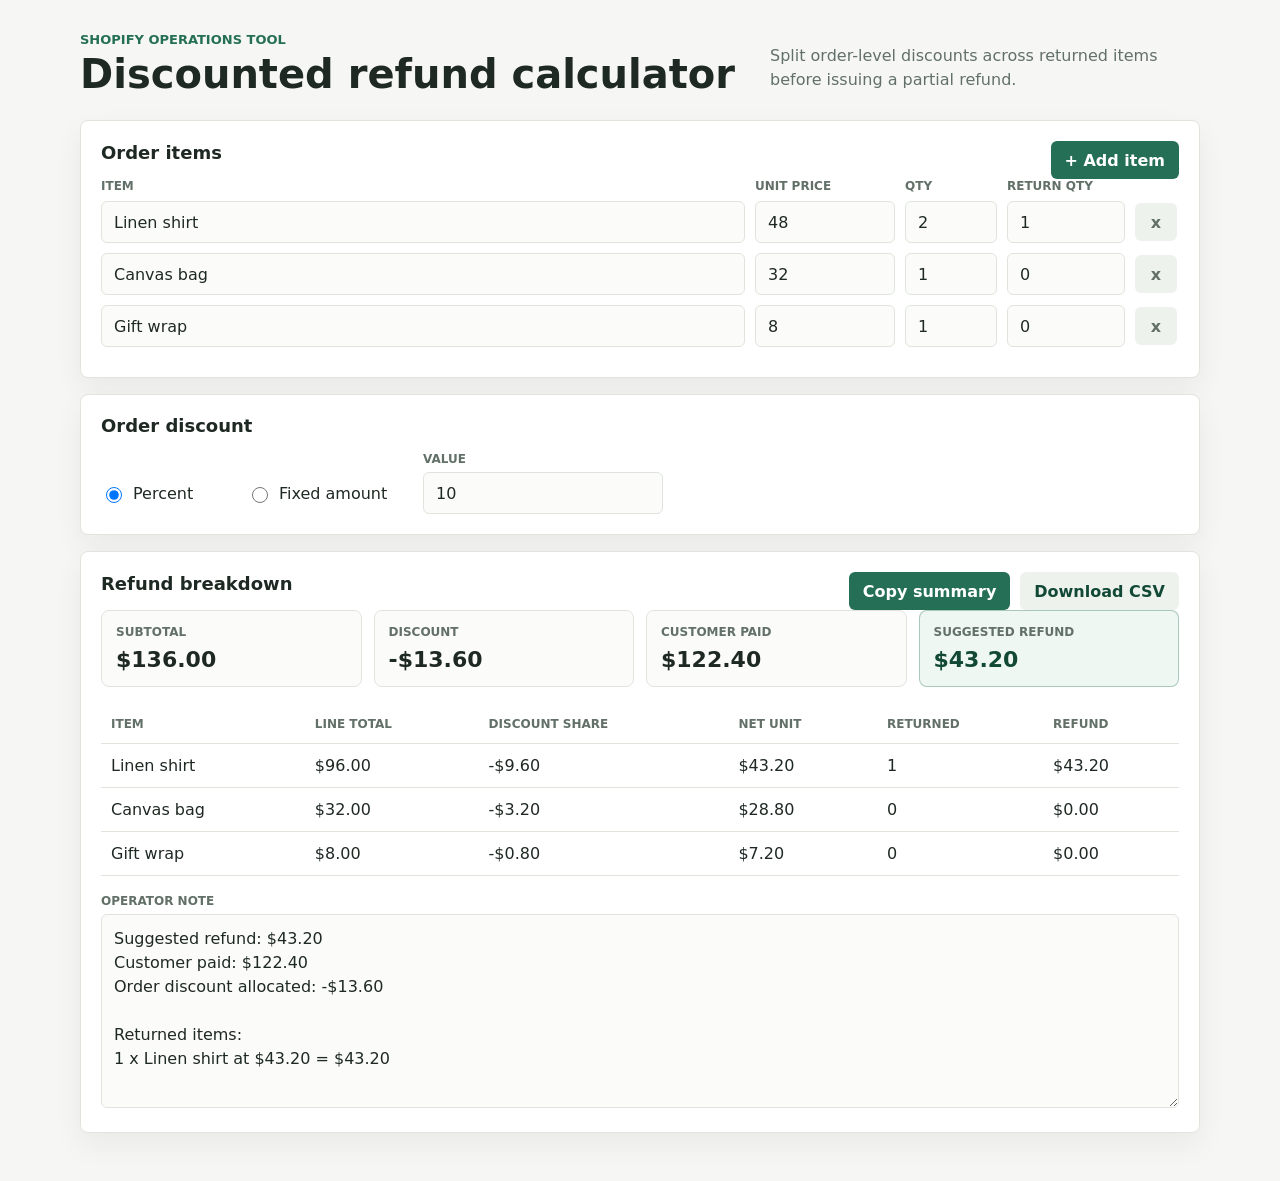
==== calculator.html @ 1cb8e7e4 "Initial static demo" ====
<!doctype html>
<html lang="en">
  <head>
    <meta charset="utf-8" />
    <meta name="viewport" content="width=device-width, initial-scale=1" />
    <title>Discounted Refund Calculator</title>
    <link rel="stylesheet" href="styles.css" />
  </head>
  <body>
    <main class="shell">
      <section class="workspace">
        <header class="topbar">
          <div>
            <p class="eyebrow">Shopify operations tool</p>
            <h1>Discounted refund calculator</h1>
          </div>
          <p class="summary">
            Split order-level discounts across returned items before issuing a partial refund.
          </p>
        </header>

        <section class="panel">
          <div class="panel-head">
            <h2>Order items</h2>
            <button id="addItem" type="button">+ Add item</button>
          </div>
          <div class="table item-grid labels" aria-hidden="true">
            <span>Item</span>
            <span>Unit price</span>
            <span>Qty</span>
            <span>Return qty</span>
            <span></span>
          </div>
          <div id="items" class="items"></div>
        </section>

        <section class="panel controls">
          <h2>Order discount</h2>
          <div class="discount-row">
            <label class="choice">
              <input type="radio" name="discountType" value="percent" checked />
              Percent
            </label>
            <label class="choice">
              <input type="radio" name="discountType" value="fixed" />
              Fixed amount
            </label>
            <label>
              <span>Value</span>
              <input id="discountValue" type="number" min="0" step="0.01" value="10" />
            </label>
          </div>
        </section>

        <section class="panel">
          <div class="panel-head">
            <h2>Refund breakdown</h2>
            <div class="action-row">
              <button id="copySummary" type="button">Copy summary</button>
              <button id="downloadCsv" class="secondary" type="button">Download CSV</button>
            </div>
          </div>
          <div class="result-grid">
            <div>
              <span>Subtotal</span>
              <strong id="subtotal">$0.00</strong>
            </div>
            <div>
              <span>Discount</span>
              <strong id="discount">-$0.00</strong>
            </div>
            <div>
              <span>Customer paid</span>
              <strong id="paid">$0.00</strong>
            </div>
            <div class="refund-total">
              <span>Suggested refund</span>
              <strong id="refund">$0.00</strong>
            </div>
          </div>
          <div class="breakdown-wrap">
            <table>
              <thead>
                <tr>
                  <th>Item</th>
                  <th>Line total</th>
                  <th>Discount share</th>
                  <th>Net unit</th>
                  <th>Returned</th>
                  <th>Refund</th>
                </tr>
              </thead>
              <tbody id="breakdown"></tbody>
            </table>
          </div>
          <label class="copy-box">
            <span>Operator note</span>
            <textarea id="copyText" rows="7" readonly></textarea>
          </label>
        </section>
      </section>
    </main>

    <template id="itemTemplate">
      <div class="item-grid row" data-item-row>
        <input data-name type="text" placeholder="Product name" />
        <input data-price type="number" min="0" step="0.01" placeholder="0.00" />
        <input data-quantity type="number" min="1" step="1" />
        <input data-return-quantity type="number" min="0" step="1" />
        <button data-remove type="button" aria-label="Remove item">x</button>
      </div>
    </template>

    <script src="app.js"></script>
  </body>
</html>
---- styles.css ----
:root {
  color-scheme: light;
  --bg: #f6f7f4;
  --panel: #ffffff;
  --ink: #1f2923;
  --muted: #627068;
  --line: #dfe5dc;
  --accent: #256f57;
  --accent-strong: #124936;
  --warn: #b55f24;
}

* {
  box-sizing: border-box;
}

body {
  margin: 0;
  background: var(--bg);
  color: var(--ink);
  font-family:
    Inter, ui-sans-serif, system-ui, -apple-system, BlinkMacSystemFont, "Segoe UI",
    sans-serif;
}

body.landing {
  background: #f7f8f5;
}

button,
input,
textarea {
  font: inherit;
}

.shell {
  min-height: 100vh;
  padding: 32px;
}

.workspace {
  max-width: 1120px;
  margin: 0 auto;
}

.topbar {
  display: flex;
  justify-content: space-between;
  gap: 24px;
  align-items: end;
  margin-bottom: 24px;
}

.eyebrow {
  margin: 0 0 6px;
  color: var(--accent);
  font-size: 13px;
  font-weight: 700;
  text-transform: uppercase;
}

h1,
h2,
p {
  margin-top: 0;
}

h1 {
  margin-bottom: 0;
  font-size: 40px;
  line-height: 1.08;
  letter-spacing: 0;
}

h2 {
  margin-bottom: 16px;
  font-size: 18px;
  letter-spacing: 0;
}

.summary {
  max-width: 430px;
  margin-bottom: 4px;
  color: var(--muted);
  line-height: 1.5;
}

.panel {
  background: var(--panel);
  border: 1px solid var(--line);
  border-radius: 8px;
  padding: 20px;
  margin-bottom: 16px;
  box-shadow: 0 12px 30px rgba(31, 41, 35, 0.06);
}

.panel-head {
  display: flex;
  align-items: center;
  justify-content: space-between;
  gap: 16px;
}

button {
  min-height: 38px;
  border: 0;
  border-radius: 6px;
  padding: 0 14px;
  background: var(--accent);
  color: white;
  cursor: pointer;
  font-weight: 700;
}

button:hover {
  background: var(--accent-strong);
}

.button-link,
.text-link {
  min-height: 42px;
  display: inline-flex;
  align-items: center;
  justify-content: center;
  border-radius: 6px;
  font-weight: 700;
  text-decoration: none;
}

.button-link {
  padding: 0 16px;
  background: var(--accent);
  color: white;
}

.button-link:hover {
  background: var(--accent-strong);
}

.text-link {
  color: var(--accent-strong);
}

.landing-hero {
  min-height: 86vh;
  display: grid;
  grid-template-columns: minmax(320px, 0.76fr) minmax(420px, 1.24fr);
  gap: 34px;
  align-items: center;
  padding: 40px 32px 28px;
  overflow: hidden;
}

.landing-copy {
  max-width: 560px;
  margin-left: auto;
}

.landing-copy h1 {
  max-width: 680px;
  margin-bottom: 18px;
  font-size: 58px;
  line-height: 1.02;
}

.landing-copy p:not(.eyebrow) {
  color: var(--muted);
  font-size: 18px;
  line-height: 1.6;
}

.hero-actions {
  display: flex;
  flex-wrap: wrap;
  gap: 16px;
  align-items: center;
  margin-top: 26px;
}

.product-shot {
  width: min(980px, 100%);
  border: 1px solid var(--line);
  border-radius: 8px;
  box-shadow: 0 22px 70px rgba(31, 41, 35, 0.18);
}

.landing-band {
  display: grid;
  grid-template-columns: minmax(260px, 0.78fr) minmax(320px, 1fr);
  gap: 28px;
  align-items: start;
  padding: 34px 32px 48px;
  border-top: 1px solid var(--line);
  background: white;
}

.landing-band > div {
  max-width: 760px;
}

.landing-band p {
  color: var(--muted);
  line-height: 1.6;
}

.feature-list {
  display: grid;
  grid-template-columns: repeat(2, minmax(0, 1fr));
  gap: 10px;
}

.feature-list span {
  border: 1px solid var(--line);
  border-radius: 8px;
  padding: 14px;
  background: #fbfcfa;
  font-weight: 700;
}

button.secondary {
  background: #eef2ed;
  color: var(--accent-strong);
}

button.secondary:hover {
  background: #dfe5dc;
}

.action-row {
  display: flex;
  flex-wrap: wrap;
  gap: 10px;
}

.item-grid {
  display: grid;
  grid-template-columns: minmax(190px, 1fr) 140px 92px 118px 44px;
  gap: 10px;
  align-items: center;
}

.labels {
  margin-bottom: 8px;
  color: var(--muted);
  font-size: 12px;
  font-weight: 700;
  text-transform: uppercase;
}

.row {
  margin-bottom: 10px;
}

input,
textarea {
  width: 100%;
  border: 1px solid var(--line);
  border-radius: 6px;
  color: var(--ink);
  background: #fbfcfa;
}

input {
  min-height: 42px;
  padding: 0 12px;
}

textarea {
  min-height: 132px;
  padding: 12px;
  line-height: 1.5;
  resize: vertical;
}

.row button {
  width: 42px;
  padding: 0;
  background: #eef2ed;
  color: var(--muted);
}

.row button:hover {
  background: #dfe5dc;
  color: var(--ink);
}

.discount-row {
  display: grid;
  grid-template-columns: 130px 160px minmax(180px, 240px);
  gap: 16px;
  align-items: end;
}

.choice {
  min-height: 42px;
  display: flex;
  align-items: center;
  gap: 8px;
}

.choice input {
  width: 16px;
  min-height: 16px;
}

label span {
  display: block;
  margin-bottom: 6px;
  color: var(--muted);
  font-size: 12px;
  font-weight: 700;
  text-transform: uppercase;
}

.result-grid {
  display: grid;
  grid-template-columns: repeat(4, minmax(0, 1fr));
  gap: 12px;
  margin-bottom: 18px;
}

.result-grid div {
  border: 1px solid var(--line);
  border-radius: 8px;
  padding: 14px;
  background: #fbfcfa;
}

.result-grid span {
  display: block;
  margin-bottom: 8px;
  color: var(--muted);
  font-size: 12px;
  font-weight: 700;
  text-transform: uppercase;
}

.result-grid strong {
  display: block;
  font-size: 22px;
}

.refund-total {
  border-color: rgba(37, 111, 87, 0.35) !important;
  background: #eef7f2 !important;
}

.refund-total strong {
  color: var(--accent-strong);
}

.breakdown-wrap {
  overflow-x: auto;
}

table {
  width: 100%;
  min-width: 720px;
  border-collapse: collapse;
}

th,
td {
  border-bottom: 1px solid var(--line);
  padding: 12px 10px;
  text-align: left;
  white-space: nowrap;
}

th {
  color: var(--muted);
  font-size: 12px;
  text-transform: uppercase;
}

.copy-box {
  display: block;
  margin-top: 18px;
}

@media (max-width: 760px) {
  .shell {
    padding: 18px;
  }

  .topbar,
  .panel-head {
    align-items: start;
    flex-direction: column;
  }

  h1 {
    font-size: 30px;
  }

  .item-grid,
  .discount-row,
  .result-grid {
    grid-template-columns: 1fr;
  }

  .labels {
    display: none;
  }

  .row {
    border: 1px solid var(--line);
    border-radius: 8px;
    padding: 12px;
  }

  .landing-hero,
  .landing-band,
  .feature-list {
    grid-template-columns: 1fr;
  }

  .landing-hero {
    min-height: auto;
    padding: 28px 18px;
  }

  .landing-copy {
    margin-left: 0;
  }

  .landing-copy h1 {
    font-size: 34px;
  }
}
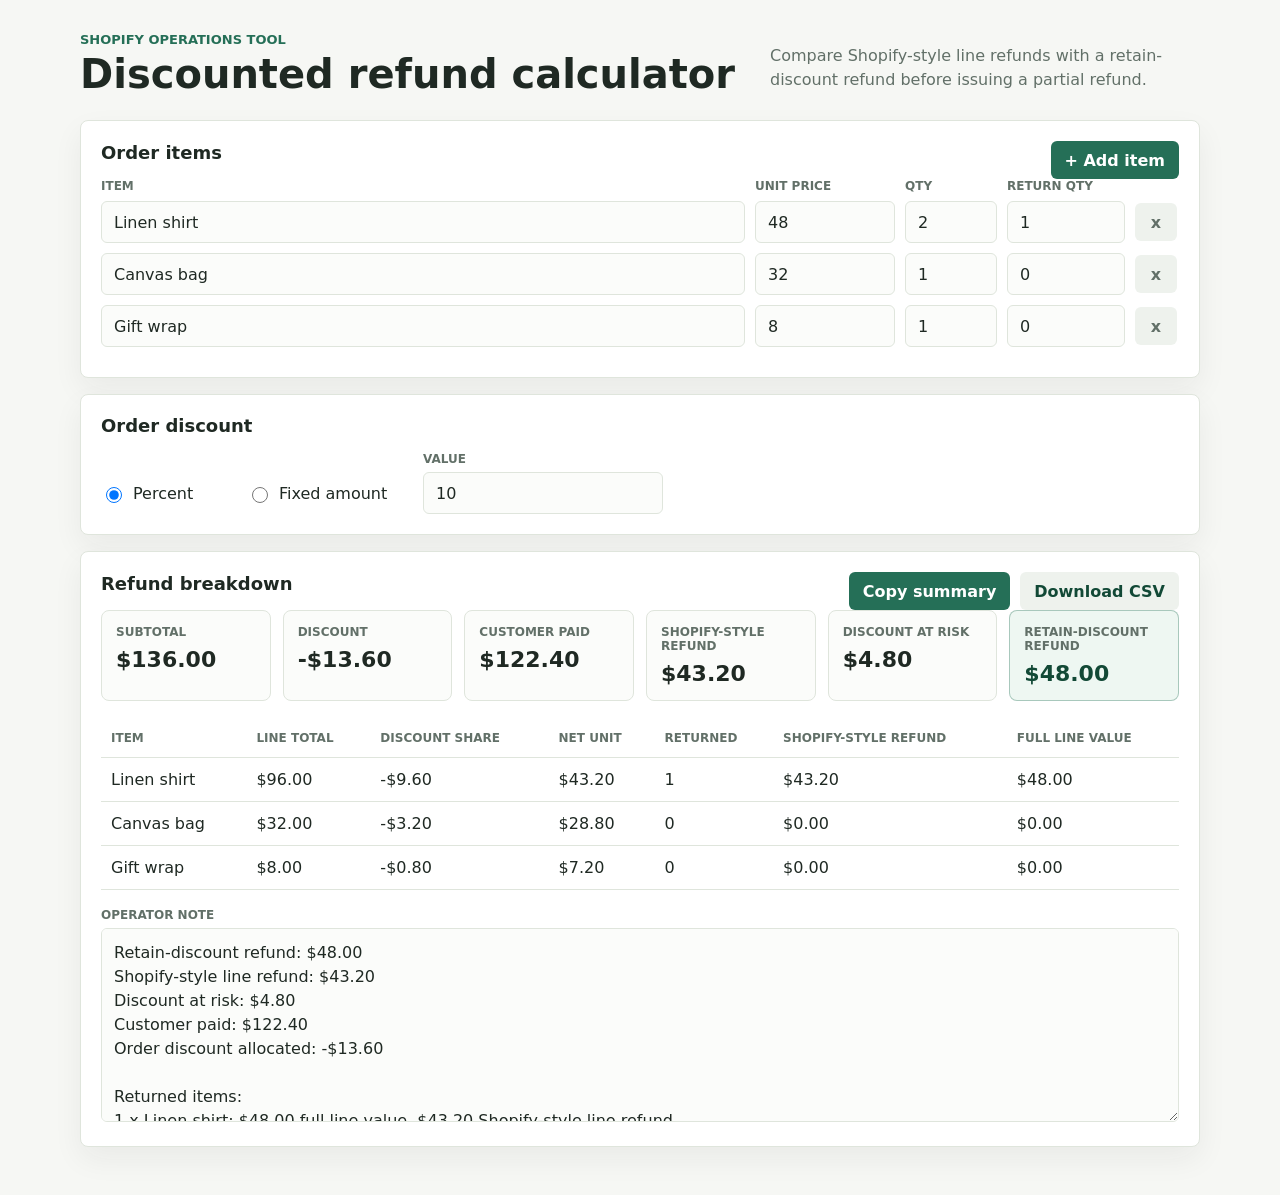
==== commit 35406500: "Show retain-discount refund comparison" ====
--- a/calculator.html
+++ b/calculator.html
@@ -15,7 +15,7 @@
             <h1>Discounted refund calculator</h1>
           </div>
           <p class="summary">
-            Split order-level discounts across returned items before issuing a partial refund.
+            Compare Shopify-style line refunds with a retain-discount refund before issuing a partial refund.
           </p>
         </header>
 
@@ -73,8 +73,16 @@
               <span>Customer paid</span>
               <strong id="paid">$0.00</strong>
             </div>
+            <div>
+              <span>Shopify-style refund</span>
+              <strong id="shopifyRefund">$0.00</strong>
+            </div>
+            <div>
+              <span>Discount at risk</span>
+              <strong id="discountAtRisk">$0.00</strong>
+            </div>
             <div class="refund-total">
-              <span>Suggested refund</span>
+              <span>Retain-discount refund</span>
               <strong id="refund">$0.00</strong>
             </div>
           </div>
@@ -87,7 +95,8 @@
                   <th>Discount share</th>
                   <th>Net unit</th>
                   <th>Returned</th>
-                  <th>Refund</th>
+                  <th>Shopify-style refund</th>
+                  <th>Full line value</th>
                 </tr>
               </thead>
               <tbody id="breakdown"></tbody>
--- a/styles.css
+++ b/styles.css
@@ -314,7 +314,7 @@
 
 .result-grid {
   display: grid;
-  grid-template-columns: repeat(4, minmax(0, 1fr));
+  grid-template-columns: repeat(6, minmax(0, 1fr));
   gap: 12px;
   margin-bottom: 18px;
 }
@@ -355,7 +355,7 @@
 
 table {
   width: 100%;
-  min-width: 720px;
+  min-width: 860px;
   border-collapse: collapse;
 }
 
@@ -394,9 +394,12 @@
   }
 
   .item-grid,
-  .discount-row,
+  .discount-row {
+    grid-template-columns: 1fr;
+  }
+
   .result-grid {
-    grid-template-columns: 1fr;
+    grid-template-columns: repeat(2, minmax(0, 1fr));
   }
 
   .labels {
